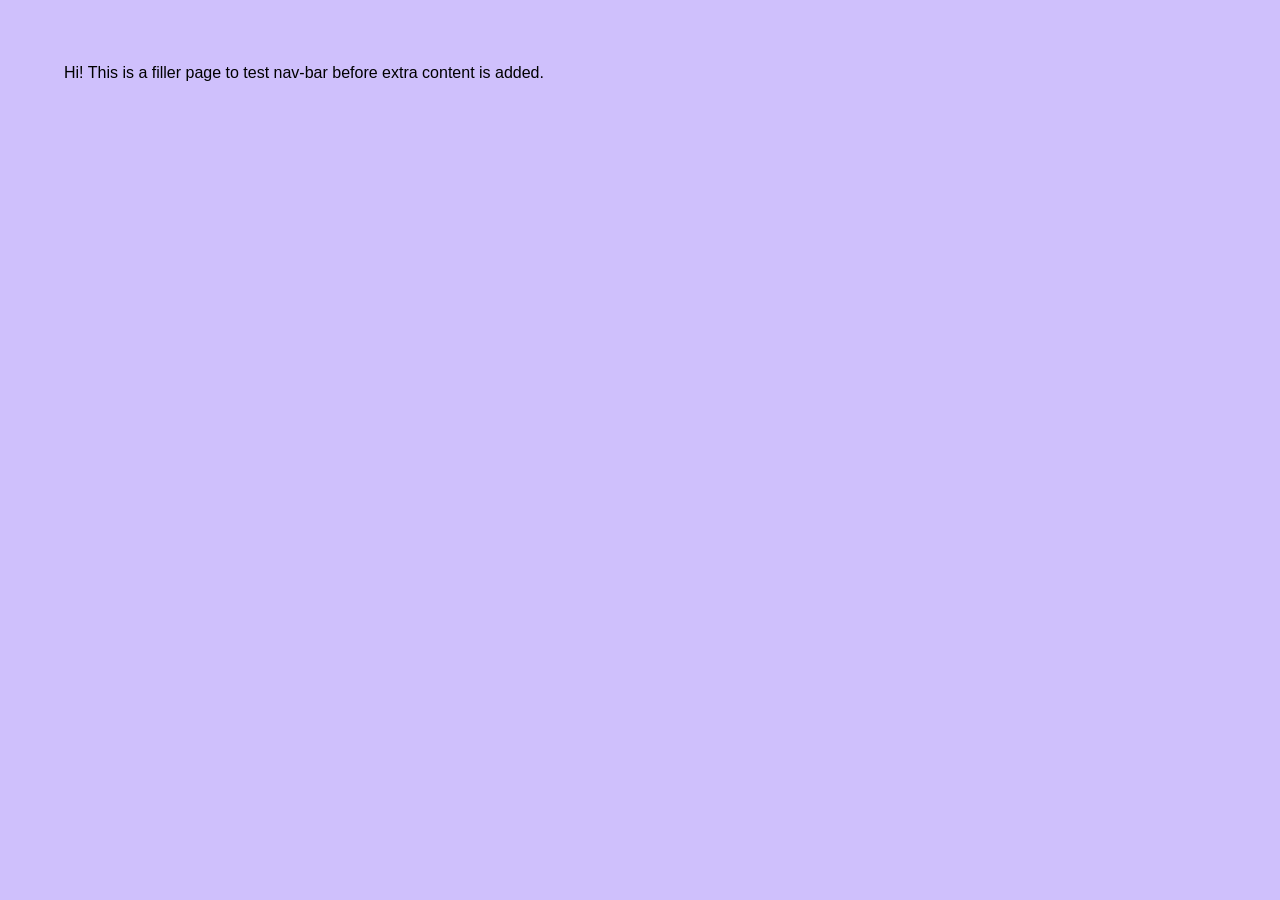
==== interests.html @ c1484574 "implemented very basic sidebar, i like purple but need to figure out the best hue" ====
<!DOCTYPE html>
<html lang="en">
<!-- Using inpage css for now so I can figure out the aesthetic of my elements -->
<!-- <head>
  <link rel="stylesheet" href="styles.css">
</head> -->

<head>
  <title> Filler page </title>
  <style>
    body {
      font-family: Verdana, Geneva, Tahoma, sans-serif;
      margin: 5vw;
      background-color: #CFC0FC;
    }
  </style>

</head>
<body>
<p>Hi! This is a filler page to test nav-bar before extra content is added.</p>

</body>
</html>
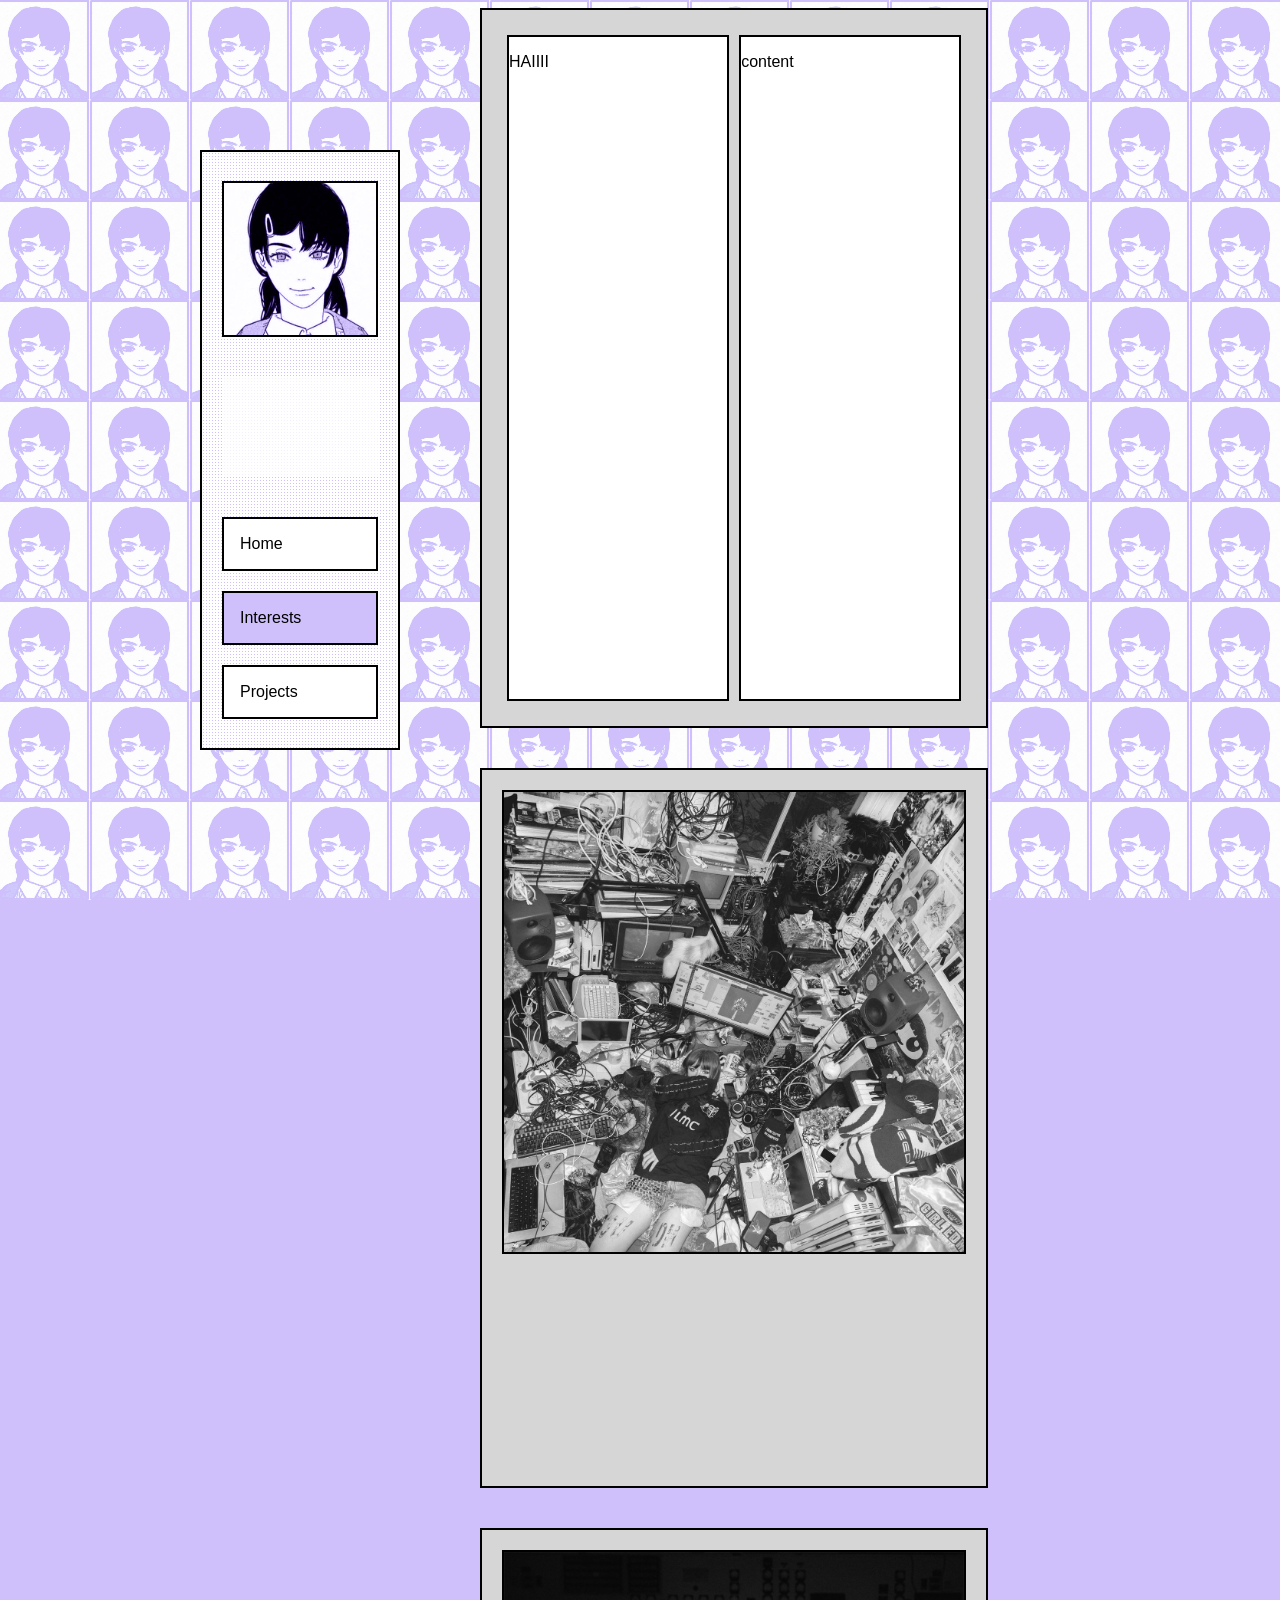
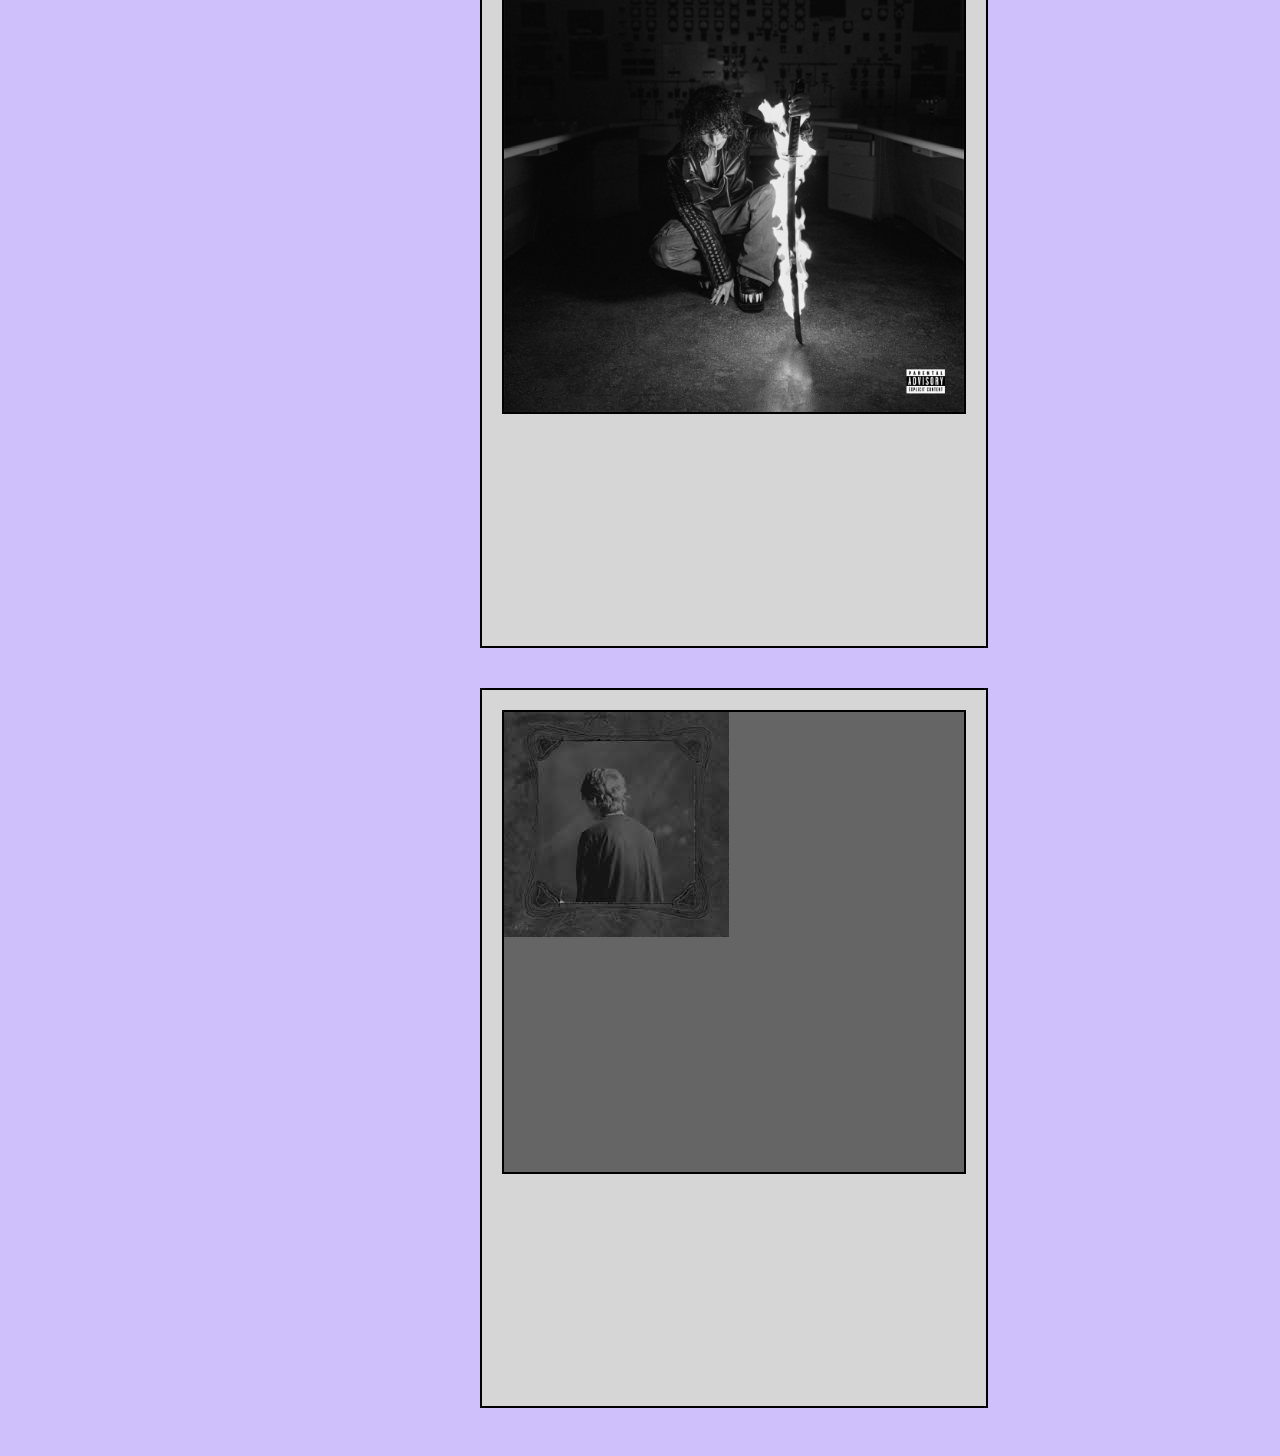
==== commit 3aeee811: "moved css to styles, added grid background of asas + adding albums as a personal interest to the per" ====
--- a/interests.html
+++ b/interests.html
@@ -1,23 +1,51 @@
 <!DOCTYPE html>
 <html lang="en">
 <!-- Using inpage css for now so I can figure out the aesthetic of my elements -->
-<!-- <head>
+<head>
   <link rel="stylesheet" href="styles.css">
-</head> -->
+</head>
 
 <head>
   <title> Filler page </title>
-  <style>
-    body {
-      font-family: Verdana, Geneva, Tahoma, sans-serif;
-      margin: 5vw;
-      background-color: #CFC0FC;
-    }
-  </style>
 
 </head>
 <body>
-<p>Hi! This is a filler page to test nav-bar before extra content is added.</p>
+<div id="sidebar">
+    <div class = avatar-box></div>
+    <div class = "about-me-box"></div>
+    <a href="index.html">Home</a>
+    <a class="active" href="interests.html">Interests</a>
+    <a href="projects.html">Projects</a>
+  </div>
 
+  <div class = "content">
+  
+    <div class = "long-vertical-panel"><p>HAIIII</p></div>
+    <div class = "long-vertical-panel"><p>content</p></div>
+  </div>
+
+  <div class = "content">
+    <div class = "album-panel"><img src = "ilovemycomputer.jpg"> </div>
+  </div>
+
+  <div class = "content">
+    <div class = "album-panel"><img src = "revengeseekerz.jpg"> </div>
+  </div>
+
+   <div class = "content">
+    <div class = "album-panel"><img src = "wtiwaly.jpeg"> </div>
+  </div>
 </body>
-</html>+
+
+</html>
+
+
+<!-- plan
+
+albums:
+i love my computer
+willoughby tucker ill always love you
+revengeseekerz
+
+ -->
--- a/styles.css
+++ b/styles.css
@@ -0,0 +1,161 @@
+
+    * {
+      box-sizing: border-box;
+    }
+
+    body {
+      font-family: Verdana, Geneva, Tahoma, sans-serif;
+      margin-left: 200px;
+      margin-right: 200px;
+      
+      background-color: #CFC0FC;
+      background-image: url("asa_pfp.png");
+      background-color: #CFC0FC;
+      background-blend-mode: lighten;
+      background-size: 100px 100px;
+      background-position: center;
+      background-attachment: fixed;
+      display: grid;
+      background-repeat: repeat;
+    }
+
+    #sidebar {
+      border: 2px solid black;
+      margin-bottom: 10vw;
+      top: 50%;
+      transform: translateY(-50%); 
+      justify-content: center;
+      display: flex;
+      flex-direction: column;
+      padding: 20px;
+      width: 200px;
+      background-color: white;
+      position: fixed;
+      height: 600px; /* make this semi adjustable later */
+      overflow: auto;
+
+      background-image: radial-gradient(#CFC0FC 1px, transparent -50%);
+      background-size: 3px 3px;
+  
+    }
+
+    #sidebar a.active {
+      background-color: #CFC0FC;
+      color: black;
+    }
+
+    #sidebar a:hover:not(.active) {
+      background-color: #656565;
+      color: white;
+    }
+    
+    #sidebar a {
+      border: 2px solid black;
+      margin-top: 20px;
+      display: block;
+      color: black;
+      padding: 16px;
+      text-decoration: none;
+      background-color: white;
+    
+    }
+
+    .about-me-box {
+      margin-top: 20px;
+      margin-bottom: 20px;
+      height: 100px;
+
+      background-color: rgba(255, 255, 255, 0.75);
+    }
+
+    .avatar-box {
+      border: 2px solid black;
+      margin-bottom: 20px;
+      width: 100%;
+      aspect-ratio: 1 / 1;
+
+      order: -1;
+      flex: 0 1 auto;
+      align-self: center;
+      align-content: center;
+      text-align: center;
+      overflow: hidden;
+
+      background-image: url("asa_pfp.png");
+      background-color: #CFC0FC;
+      background-blend-mode: luminosity;
+      background-size: 110%;
+      background-position: center;
+    }
+
+    .avatar-box:hover:not(.active) {
+      background-blend-mode: difference;
+      color: white;
+    }
+
+    .content {
+      border: 2px solid black;
+      padding: 20px;
+      margin-left: 280px;
+      background-color: rgb(214, 214, 214);
+      height: clamp(150px, 75vw, 80vh);
+      overflow: auto;
+      margin-bottom: 40px;
+      aspect-ratio: 257 / 364;
+
+      display: flex;
+      justify-content: space-between;
+      
+    }
+
+    .long-vertical-panel {
+      border: 2px solid black;
+
+      background-color: white;
+
+      flex: 1;
+      margin: 5px;
+    }
+
+    .horizontal-panel {
+      border: 2px solid black;
+      background-color: white;
+
+      flex: 1;
+      height: 100px;
+      margin: 5px;
+   
+    }
+
+    .album-panel {
+      border: 2px solid black;
+      flex: 1;
+      width: 100%;
+      aspect-ratio: 1 / 1;
+      align-self: flex-start;
+      background-color: #656565;
+    }
+
+    .album-panel img {
+      object-fit:cover;
+      aspect-ratio: 1 / 1;
+      max-height: 100%;
+      width: auto;
+      display: block;
+
+      mix-blend-mode: luminosity;
+    }
+
+    .album-panel img:hover {
+      object-fit:cover;
+      aspect-ratio: 1 / 1;
+      max-height: 100%;
+      width: auto;
+      display: block;
+      /* returns to normal album */
+      mix-blend-mode: normal;
+    }
+    
+    :root {
+      
+    }
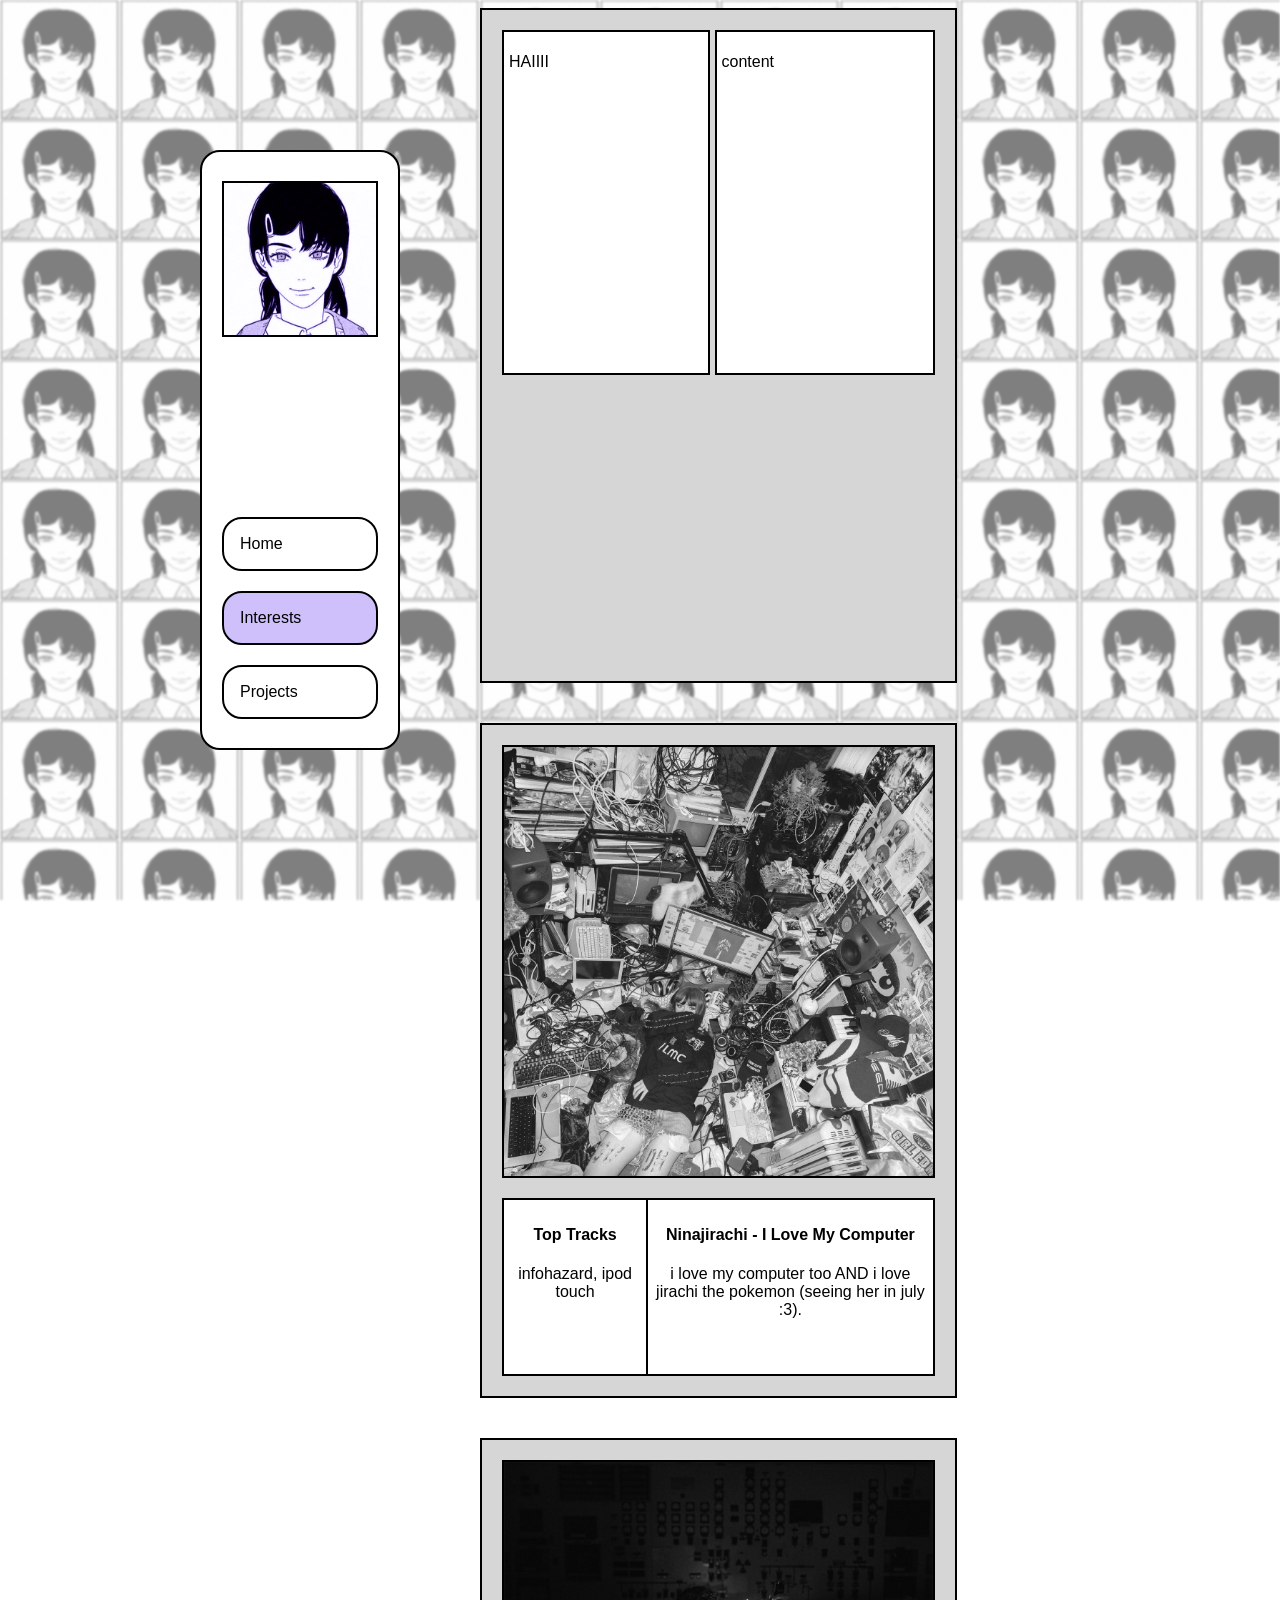
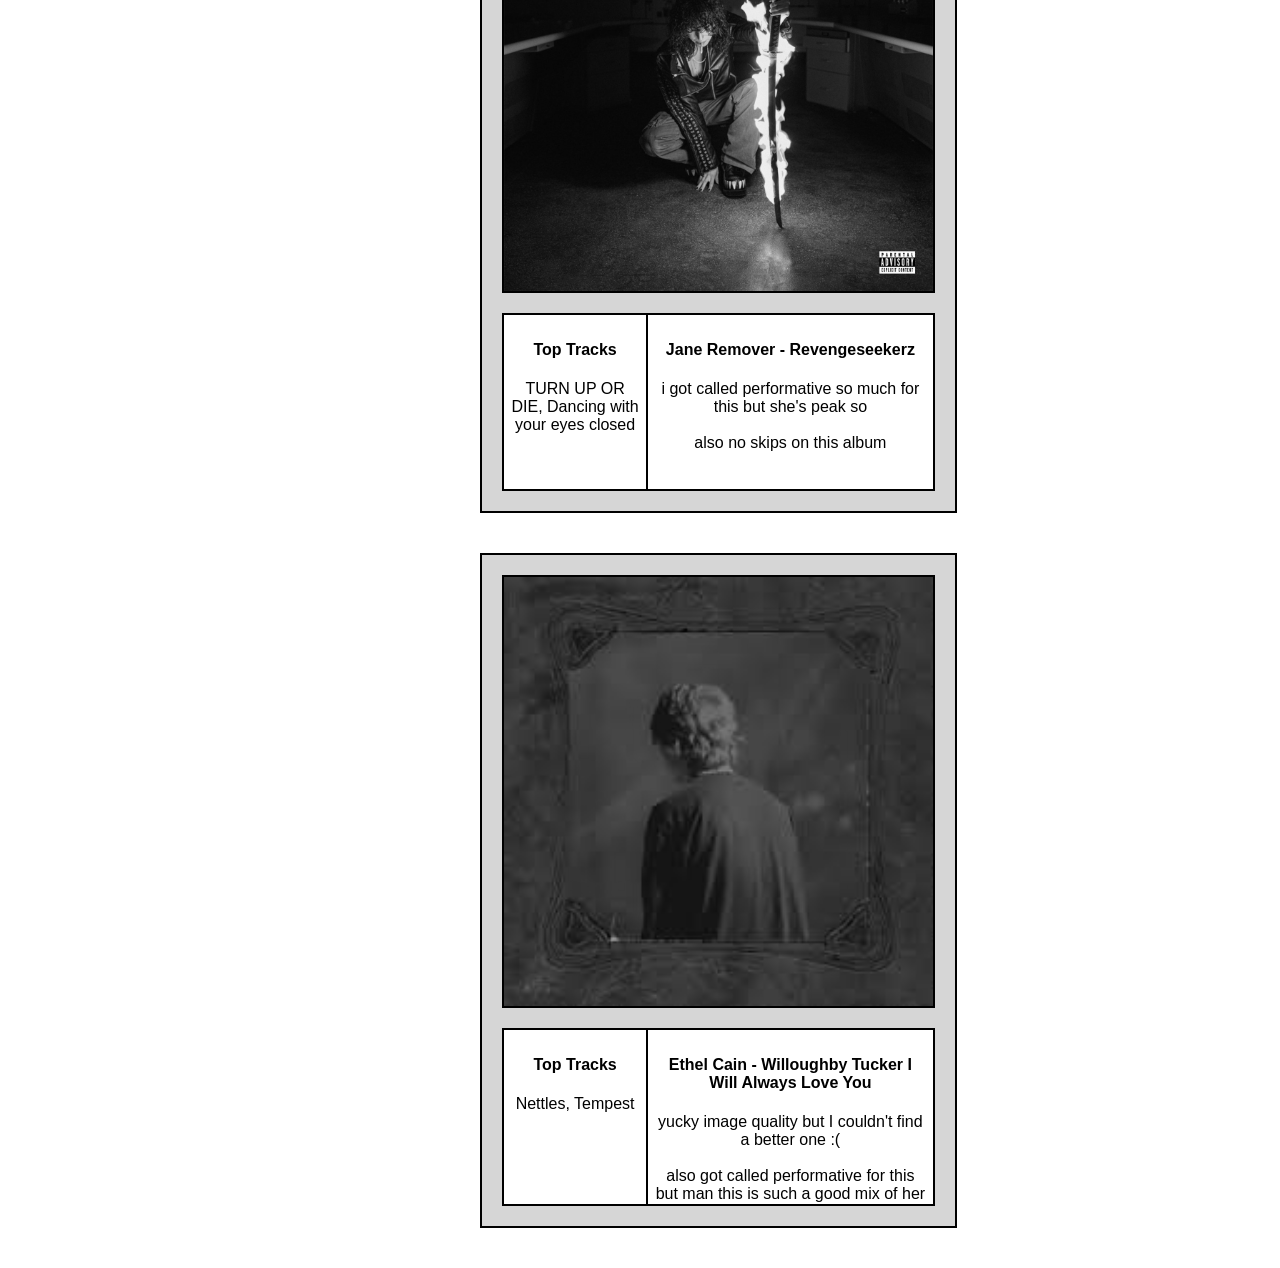
==== commit 12235eaa: "bruh" ====
--- a/interests.html
+++ b/interests.html
@@ -6,7 +6,7 @@
 </head>
 
 <head>
-  <title> Filler page </title>
+  <title> Interests + albums </title>
 
 </head>
 <body>
@@ -24,17 +24,65 @@
     <div class = "long-vertical-panel"><p>content</p></div>
   </div>
 
-  <div class = "content">
+  <div class = "album-content">
     <div class = "album-panel"><img src = "ilovemycomputer.jpg"> </div>
+
+       <div class = "album-info-left">
+        <h4 style = "text-align: center">Ninajirachi - I Love My Computer</h4>
+        <p>i love my computer too AND i love jirachi the pokemon (seeing her in july :3).
+        </p>
+      </div>
+      <div class = "album-info-right">
+        <h4 style = "text-align: center">Top Tracks</h4>
+        <p>infohazard, ipod touch</p>
+      </div>
+
+     
+   
   </div>
 
-  <div class = "content">
-    <div class = "album-panel"><img src = "revengeseekerz.jpg"> </div>
+  <div class = "album-content">
+    <div class = "album-panel">
+      <img src = "revengeseekerz.jpg">
+    </div>
+
+    <div class = "album-info-left">
+        <h4 style = "text-align: center">Jane Remover - Revengeseekerz</h4>
+        <p>i got called performative so much for this but she's peak so
+
+          <br>
+          <br> also no skips on this album
+        </p>
+    </div>
+    <div class = "album-info-right">
+      <h4 style = "text-align: center">Top Tracks</h4>
+      <p>TURN UP OR DIE, Dancing with your eyes closed
+      </p>
+    </div>
+
+    
   </div>
 
-   <div class = "content">
+   <div class = "album-content">
     <div class = "album-panel"><img src = "wtiwaly.jpeg"> </div>
+
+     <div class = "album-info-left">
+        <h4 style = "text-align: center">Ethel Cain - Willoughby Tucker I Will Always Love You</h4>
+        <p>yucky image quality but I couldn't find a better one :(
+
+          <br>
+          <br> also got called performative for this but man this is such a good mix of her previous EP and album's sound
+        </p>
+    </div>
+    <div class = "album-info-right">
+      <h4 style = "text-align: center">Top Tracks</h4>
+      <p>Nettles, Tempest
+      </p>
+    </div>
   </div>
+
+  
+
 </body>
 
 
--- a/styles.css
+++ b/styles.css
@@ -8,19 +8,39 @@
       margin-left: 200px;
       margin-right: 200px;
       
-      background-color: #CFC0FC;
+    }
+
+    body::before {
       background-image: url("asa_pfp.png");
-      background-color: #CFC0FC;
-      background-blend-mode: lighten;
-      background-size: 100px 100px;
-      background-position: center;
+      background-size: 120px 120px;
+      
       background-attachment: fixed;
       display: grid;
       background-repeat: repeat;
+      content: ' ';
+      position: fixed;
+      top: 0;
+      left: 0;
+      width: 100%;
+      height: 100%;
+      z-index: -1;
+      opacity: 0.1;
+      filter: blur(5px);
+      animation: slideBg 20s linear infinite, fade 5s linear forwards;
+    }
+
+    @keyframes slideBg {
+      from { background-position: 0 0; }
+      to { background-position: 120px 120px; }
+    }
+
+    @keyframes fade {
+      to { opacity: 0.5; filter: blur(1px) }
     }
 
     #sidebar {
-      border: 2px solid black;
+      border:2px solid black;
+      border-radius: 20px;
       margin-bottom: 10vw;
       top: 50%;
       transform: translateY(-50%); 
@@ -34,9 +54,6 @@
       height: 600px; /* make this semi adjustable later */
       overflow: auto;
 
-      background-image: radial-gradient(#CFC0FC 1px, transparent -50%);
-      background-size: 3px 3px;
-  
     }
 
     #sidebar a.active {
@@ -51,13 +68,14 @@
     
     #sidebar a {
       border: 2px solid black;
+      border-radius: 20px;
       margin-top: 20px;
       display: block;
       color: black;
       padding: 16px;
       text-decoration: none;
       background-color: white;
-    
+     
     }
 
     .about-me-box {
@@ -98,61 +116,99 @@
       padding: 20px;
       margin-left: 280px;
       background-color: rgb(214, 214, 214);
-      height: clamp(150px, 75vw, 80vh);
+      height: 75vh;
       overflow: auto;
       margin-bottom: 40px;
       aspect-ratio: 257 / 364;
 
-      display: flex;
-      justify-content: space-between;
-      
-    }
+      display: grid;
+      grid-template-rows: auto auto;
+      grid-template-columns: auto auto;
+
+      gap: 5px
+    }
+
+   
 
     .long-vertical-panel {
       border: 2px solid black;
-
-      background-color: white;
-
-      flex: 1;
-      margin: 5px;
-    }
-
-    .horizontal-panel {
-      border: 2px solid black;
-      background-color: white;
-
-      flex: 1;
-      height: 100px;
-      margin: 5px;
-   
-    }
+      background-color: white;
+      padding: 5px;
+    }
+
+    .album-content {
+      border: 2px solid black;
+      padding: 20px;
+      margin-left: 280px;
+      background-color: rgb(214, 214, 214);
+      height: 75vh;
+      overflow: auto;
+      margin-bottom: 40px;
+      aspect-ratio: 257 / 364;
+
+      display: grid;
+      grid-template-rows: auto 1fr;
+      grid-template-columns: 2fr 4fr;
+      gap: 20px 0;
+      align-items: stretch;
+
+      grid-template-areas: "album album" "left right";
+    }
+
+    .general-panel {
+
+      border: 2px solid black;
+      background-color: white;
+      padding: 5px;
+    }
+
+    .album-info-right {
+      border: 2px solid black;
+      background-color: white;
+      border-right: white;
+      padding: 5px;
+      overflow: scroll;
+      text-align: center;
+      grid-area: left;
+    }
+
+    .album-info-left {
+      border: 2px solid black;
+      background-color: white;
+     
+      padding: 5px;
+      overflow: scroll;
+      text-align: center;
+      grid-area: right;
+    }
+    
 
     .album-panel {
       border: 2px solid black;
-      flex: 1;
+      aspect-ratio: 1 / 1;
+      background-color: #656565;
+       /* grid css no auto shrink */
+      min-width: 0;
+      min-height: 0;
+      grid-area: album;
+      grid-column: span 2;
+      object-fit:cover;
+      align-self: center;
+    }
+
+    .album-panel img {
+
+      aspect-ratio: 1 / 1;
       width: 100%;
-      aspect-ratio: 1 / 1;
-      align-self: flex-start;
-      background-color: #656565;
-    }
-
-    .album-panel img {
-      object-fit:cover;
-      aspect-ratio: 1 / 1;
-      max-height: 100%;
-      width: auto;
+      height: 100%;
       display: block;
+     
 
       mix-blend-mode: luminosity;
     }
 
     .album-panel img:hover {
-      object-fit:cover;
-      aspect-ratio: 1 / 1;
-      max-height: 100%;
-      width: auto;
-      display: block;
-      /* returns to normal album */
+      /* returns to normal album colours */
       mix-blend-mode: normal;
     }
     
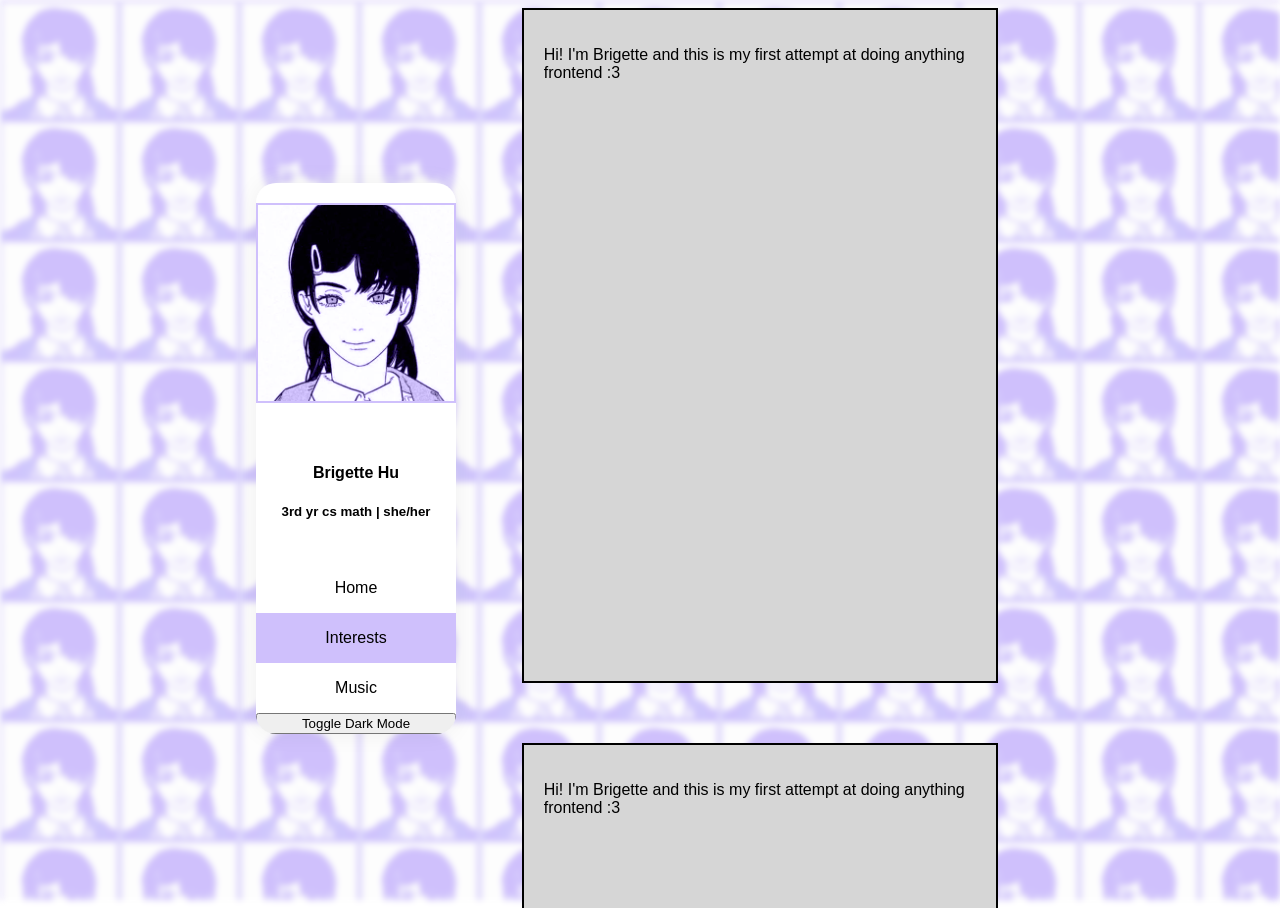
==== commit 318170b4: "finally fixed bad alignment of elements" ====
--- a/interests.html
+++ b/interests.html
@@ -10,76 +10,27 @@
 
 </head>
 <body>
-<div id="sidebar">
-    <div class = avatar-box></div>
-    <div class = "about-me-box"></div>
-    <a href="index.html">Home</a>
-    <a class="active" href="interests.html">Interests</a>
-    <a href="projects.html">Projects</a>
+ <div class="index-wrapper">
+    <div id="sidebar">
+      <div class = avatar-box></div>
+      <div class = "about-me-box"><h4 style = "text-align: center;">Brigette Hu</h4>
+      <h5 style = "text-align: center">3rd yr cs math | she/her </h5></div>
+      <a href="index.html">Home</a>
+      <a class = "active" href="interests.html">Interests</a>
+      <a href="music.html">Music</a>
+    <button id="toggle-mode">Toggle Dark Mode</button>
+
+    </div>
+    <div class="content-wrapper">
+       <div class = "content"><p>Hi! I'm Brigette and this is my first attempt at doing anything frontend :3</p></div>
+        <div class = "content"><p>Hi! I'm Brigette and this is my first attempt at doing anything frontend :3</p></div>
+    </div>
+   
+
   </div>
+   
 
-  <div class = "content">
-  
-    <div class = "long-vertical-panel"><p>HAIIII</p></div>
-    <div class = "long-vertical-panel"><p>content</p></div>
-  </div>
 
-  <div class = "album-content">
-    <div class = "album-panel"><img src = "ilovemycomputer.jpg"> </div>
-
-       <div class = "album-info-left">
-        <h4 style = "text-align: center">Ninajirachi - I Love My Computer</h4>
-        <p>i love my computer too AND i love jirachi the pokemon (seeing her in july :3).
-        </p>
-      </div>
-      <div class = "album-info-right">
-        <h4 style = "text-align: center">Top Tracks</h4>
-        <p>infohazard, ipod touch</p>
-      </div>
-
-     
-   
-  </div>
-
-  <div class = "album-content">
-    <div class = "album-panel">
-      <img src = "revengeseekerz.jpg">
-    </div>
-
-    <div class = "album-info-left">
-        <h4 style = "text-align: center">Jane Remover - Revengeseekerz</h4>
-        <p>i got called performative so much for this but she's peak so
-
-          <br>
-          <br> also no skips on this album
-        </p>
-    </div>
-    <div class = "album-info-right">
-      <h4 style = "text-align: center">Top Tracks</h4>
-      <p>TURN UP OR DIE, Dancing with your eyes closed
-      </p>
-    </div>
-
-    
-  </div>
-
-   <div class = "album-content">
-    <div class = "album-panel"><img src = "wtiwaly.jpeg"> </div>
-
-     <div class = "album-info-left">
-        <h4 style = "text-align: center">Ethel Cain - Willoughby Tucker I Will Always Love You</h4>
-        <p>yucky image quality but I couldn't find a better one :(
-
-          <br>
-          <br> also got called performative for this but man this is such a good mix of her previous EP and album's sound
-        </p>
-    </div>
-    <div class = "album-info-right">
-      <h4 style = "text-align: center">Top Tracks</h4>
-      <p>Nettles, Tempest
-      </p>
-    </div>
-  </div>
 
   
 
--- a/styles.css
+++ b/styles.css
@@ -5,9 +5,10 @@
 
     body {
       font-family: Verdana, Geneva, Tahoma, sans-serif;
-      margin-left: 200px;
-      margin-right: 200px;
-      
+      display: flex;
+      justify-content: center;
+      align-items: center;
+      min-height: 100vh;
     }
 
     body::before {
@@ -24,9 +25,20 @@
       width: 100%;
       height: 100%;
       z-index: -1;
-      opacity: 0.1;
+      opacity: 0.2;
       filter: blur(5px);
+      background-color: #CFC0FC;
+
+      background-blend-mode: lighten;
       animation: slideBg 20s linear infinite, fade 5s linear forwards;
+    }
+
+    body.dark-mode::before{
+      background-image: url("yoru (1).webp");
+      background-color: #42395c;
+
+      background-blend-mode: luminosity;
+     
     }
 
     @keyframes slideBg {
@@ -35,25 +47,20 @@
     }
 
     @keyframes fade {
-      to { opacity: 0.5; filter: blur(1px) }
+      to { opacity: 1; filter: blur(3px) }
     }
 
     #sidebar {
-      border:2px solid black;
+      flex: 0 0 auto;
+      box-shadow: 0 0 25px rgba(0, 0, 0, 0.06);
       border-radius: 20px;
-      margin-bottom: 10vw;
-      top: 50%;
-      transform: translateY(-50%); 
       justify-content: center;
       display: flex;
       flex-direction: column;
-      padding: 20px;
       width: 200px;
       background-color: white;
-      position: fixed;
-      height: 600px; /* make this semi adjustable later */
+      
       overflow: auto;
-
     }
 
     #sidebar a.active {
@@ -67,28 +74,28 @@
     }
     
     #sidebar a {
-      border: 2px solid black;
-      border-radius: 20px;
-      margin-top: 20px;
       display: block;
       color: black;
       padding: 16px;
       text-decoration: none;
       background-color: white;
-     
+      text-align: center;
     }
 
     .about-me-box {
       margin-top: 20px;
       margin-bottom: 20px;
       height: 100px;
+      overflow: visible;
 
       background-color: rgba(255, 255, 255, 0.75);
     }
 
     .avatar-box {
-      border: 2px solid black;
-      margin-bottom: 20px;
+      border: 2px solid #CFC0FC;
+      margin: 20px;
+      margin-left: 20px;
+      margin-right: 20px;
       width: 100%;
       aspect-ratio: 1 / 1;
 
@@ -106,55 +113,95 @@
       background-position: center;
     }
 
+    body.dark-mode .avatar-box {
+      background-image: url("yoru (1).webp");
+    }
+
     .avatar-box:hover:not(.active) {
       background-blend-mode: difference;
       color: white;
     }
 
-    .content {
-      border: 2px solid black;
+    .index-wrapper {
+      width: 60vw;
+      max-height: 100vh;
+      display: flex;
+      flex-direction: row;
+      gap: 40px;
+
+      align-items: center;
+    }
+    /* makes content scrollable  */
+    .content-wrapper {
+      flex: 1 1 auto;
+      display: flex;
+      flex-direction: column;
+      gap: 20px;
+      max-height: 100vh;
+      overflow-y: auto;
+    }
+
+    .about-me-content {
+      flex: 0 0 auto;
+      border: 2px dotted #CFC0FC;
       padding: 20px;
-      margin-left: 280px;
+      background-color: white;
+
+      
+      height: 50vh;
+      width: clamp(500px, 800px, 1200px);
+
+      overflow: auto;
+      gap: 5px;
+    }
+
+    .content, .album-content {
+
+      flex: 0 0 auto;
+      border: 2px solid black;
+      padding: 20px;
+      margin: 0 auto;
       background-color: rgb(214, 214, 214);
       height: 75vh;
       overflow: auto;
       margin-bottom: 40px;
       aspect-ratio: 257 / 364;
 
+      gap: 20px 0;
+      align-items: stretch;
+
+    }
+    .content {
+      
+
       display: grid;
       grid-template-rows: auto auto;
       grid-template-columns: auto auto;
 
-      gap: 5px
-    }
-
-   
-
-    .long-vertical-panel {
-      border: 2px solid black;
-      background-color: white;
-      padding: 5px;
-    }
-
-    .album-content {
-      border: 2px solid black;
-      padding: 20px;
-      margin-left: 280px;
-      background-color: rgb(214, 214, 214);
-      height: 75vh;
-      overflow: auto;
-      margin-bottom: 40px;
-      aspect-ratio: 257 / 364;
+     
+    }
+
+     .album-content {
+    
 
       display: grid;
       grid-template-rows: auto 1fr;
-      grid-template-columns: 2fr 4fr;
+      grid-template-columns: 4fr 2fr;
       gap: 20px 0;
-      align-items: stretch;
+      
 
       grid-template-areas: "album album" "left right";
     }
 
+
+    .long-vertical-panel {
+      border: 2px solid black;
+      background-color: white;
+      padding: 5px;
+    }
+
+   
+
     .general-panel {
 
       border: 2px solid black;
@@ -165,21 +212,21 @@
     .album-info-right {
       border: 2px solid black;
       background-color: white;
-      border-right: white;
+      border-left: white;
       padding: 5px;
       overflow: scroll;
       text-align: center;
+      grid-area: right;
+    }
+
+    .album-info-left {
+      border: 2px solid black;
+      background-color: white;
+     
+      padding: 5px;
+      overflow: scroll;
+      text-align: center;
       grid-area: left;
-    }
-
-    .album-info-left {
-      border: 2px solid black;
-      background-color: white;
-     
-      padding: 5px;
-      overflow: scroll;
-      text-align: center;
-      grid-area: right;
     }
     
 
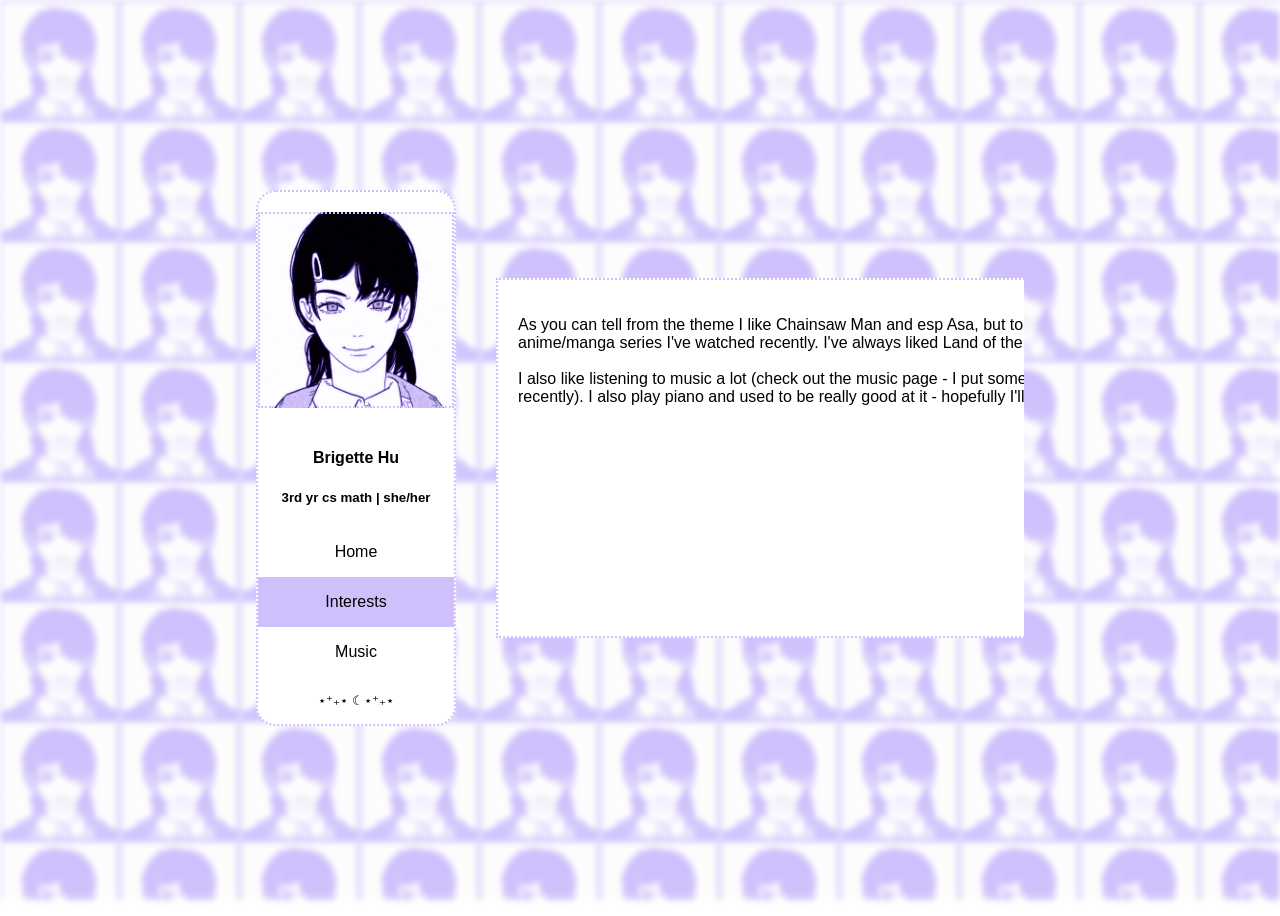
==== commit a9ab6dd4: "woww i rushed everything. anyways finished light/dark mode (stole someone elses code for persistance" ====
--- a/interests.html
+++ b/interests.html
@@ -18,12 +18,22 @@
       <a href="index.html">Home</a>
       <a class = "active" href="interests.html">Interests</a>
       <a href="music.html">Music</a>
-    <button id="toggle-mode">Toggle Dark Mode</button>
+    <button id="toggle-mode">⋆⁺₊⋆ ☾⋆⁺₊⋆</button>
 
     </div>
     <div class="content-wrapper">
-       <div class = "content"><p>Hi! I'm Brigette and this is my first attempt at doing anything frontend :3</p></div>
-        <div class = "content"><p>Hi! I'm Brigette and this is my first attempt at doing anything frontend :3</p></div>
+      
+       <div class = "about-me-content"><p>
+      As you can tell from the theme I like Chainsaw Man and esp Asa, but to be honest that's the only anime/manga series I've watched recently. I've always liked Land of the Lustrous & Madoka Magica tho ^^
+      <br>
+      <br>
+      I also like listening to music a lot (check out the music page - I put some of the albums I listened to recently). I also play piano and used to be really good at it - hopefully I'll get back into it soon 
+      
+     
+    
+    </p>
+    
+   </div>
     </div>
    
 
@@ -32,7 +42,7 @@
 
 
 
-  
+   <script src="script.js"></script>
 
 </body>
 
--- a/styles.css
+++ b/styles.css
@@ -1,4 +1,7 @@
-
+    /**
+      credit to ali aslam for dark/light mode code:
+      https://medium.com/@a1guy/toggle-dark-light-mode-and-remember-preference-with-javascript-no-libraries-4399f53287a1
+    */
     * {
       box-sizing: border-box;
     }
@@ -27,18 +30,16 @@
       z-index: -1;
       opacity: 0.2;
       filter: blur(5px);
-      background-color: #CFC0FC;
+      background-color: var(--accent-color);
 
       background-blend-mode: lighten;
       animation: slideBg 20s linear infinite, fade 5s linear forwards;
     }
 
-    body.dark-mode::before{
+    body[data-theme="dark"]::before {
       background-image: url("yoru (1).webp");
       background-color: #42395c;
-
-      background-blend-mode: luminosity;
-     
+      background-blend-mode: multiply;
     }
 
     @keyframes slideBg {
@@ -52,20 +53,19 @@
 
     #sidebar {
       flex: 0 0 auto;
-      box-shadow: 0 0 25px rgba(0, 0, 0, 0.06);
+      border: 2px dotted var(--accent-color);
       border-radius: 20px;
       justify-content: center;
       display: flex;
       flex-direction: column;
       width: 200px;
       background-color: white;
-      
-      overflow: auto;
+      overflow: hidden;
     }
 
     #sidebar a.active {
-      background-color: #CFC0FC;
-      color: black;
+      background-color: var(--accent-color);
+      color: var(--dynamic-text-color);
     }
 
     #sidebar a:hover:not(.active) {
@@ -82,17 +82,26 @@
       text-align: center;
     }
 
-    .about-me-box {
-      margin-top: 20px;
-      margin-bottom: 20px;
-      height: 100px;
-      overflow: visible;
-
-      background-color: rgba(255, 255, 255, 0.75);
-    }
+    button {
+      display: block;
+      color: black;
+      border: none;
+      font: verdana;
+      padding: 16px;
+      text-decoration: none;
+      background-color: white;
+      text-align: center;
+      cursor: pointer;
+  
+    }
+
+    button:hover {
+      background-color: #656565;
+    }
+
 
     .avatar-box {
-      border: 2px solid #CFC0FC;
+      border: 2px dotted var(--accent-color);
       margin: 20px;
       margin-left: 20px;
       margin-right: 20px;
@@ -107,13 +116,13 @@
       overflow: hidden;
 
       background-image: url("asa_pfp.png");
-      background-color: #CFC0FC;
+      background-color: var(--accent-color);
       background-blend-mode: luminosity;
       background-size: 110%;
       background-position: center;
     }
 
-    body.dark-mode .avatar-box {
+    body[data-theme="dark"] .avatar-box {
       background-image: url("yoru (1).webp");
     }
 
@@ -143,15 +152,16 @@
 
     .about-me-content {
       flex: 0 0 auto;
-      border: 2px dotted #CFC0FC;
+      border: 2px dotted var(--accent-color);
       padding: 20px;
       background-color: white;
 
-      
-      height: 50vh;
+
+      height: 40vh;
+      aspect-ratio: 257 / 364;
       width: clamp(500px, 800px, 1200px);
 
-      overflow: auto;
+      overflow: hidden;
       gap: 5px;
     }
 
@@ -260,5 +270,11 @@
     }
     
     :root {
-      
-    }
+      --accent-color: #CFC0FC;
+      --dynamic-text-color: black;
+    }
+
+    body[data-theme="dark"] {
+      --accent-color: #3f3a4e;
+      --dynamic-text-color: white;
+    }
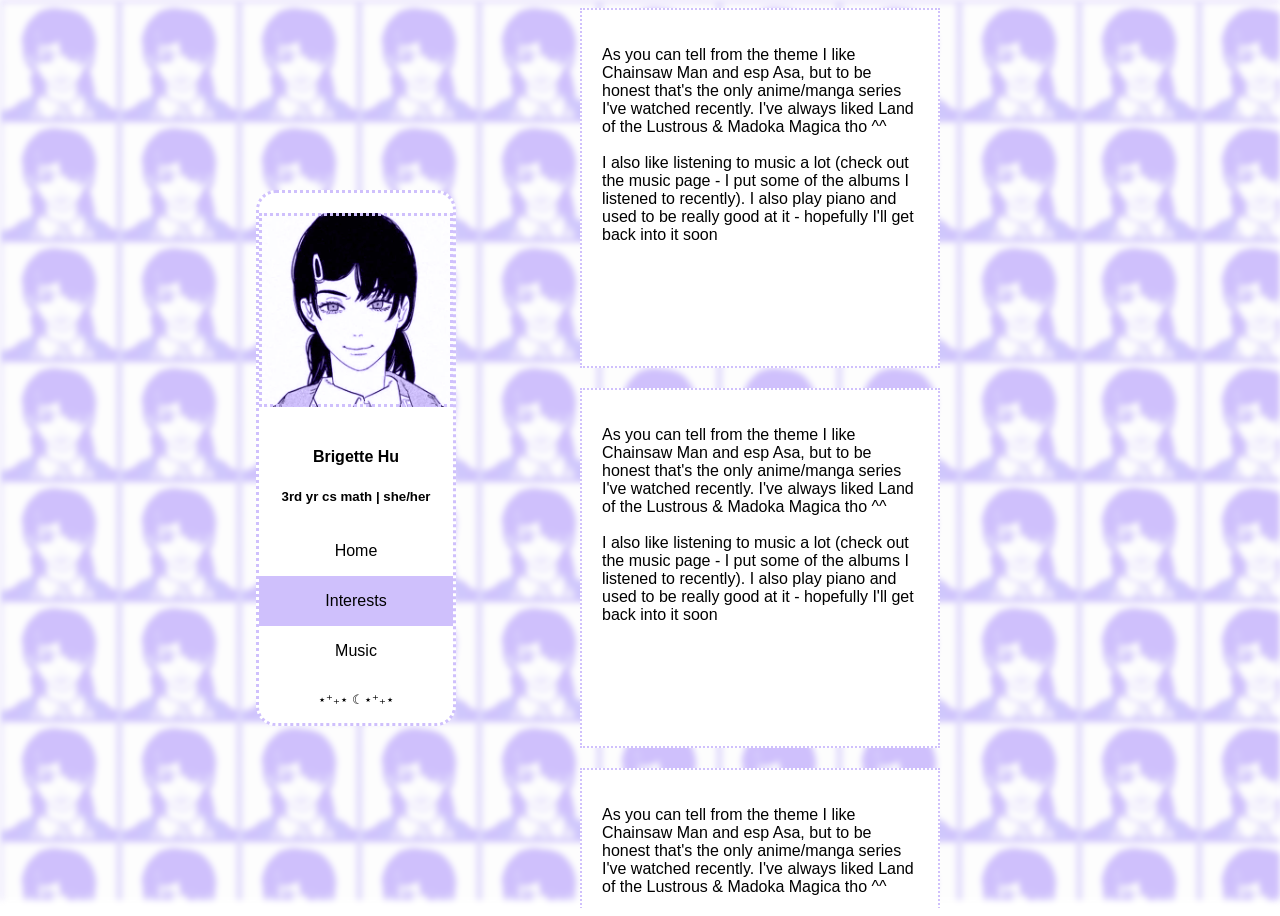
==== commit 17625066: "fixed the weird width collision confusion between the wrapper & div" ====
--- a/interests.html
+++ b/interests.html
@@ -21,27 +21,41 @@
     <button id="toggle-mode">⋆⁺₊⋆ ☾⋆⁺₊⋆</button>
 
     </div>
-    <div class="content-wrapper">
+    <div class = "content-wrapper">
+      <div class = "about-me-content"><p>
+        As you can tell from the theme I like Chainsaw Man and esp Asa, but to be honest that's the only anime/manga series I've watched recently. I've always liked Land of the Lustrous & Madoka Magica tho ^^
+        <br>
+        <br>
+        I also like listening to music a lot (check out the music page - I put some of the albums I listened to recently). I also play piano and used to be really good at it - hopefully I'll get back into it soon 
+        
       
-       <div class = "about-me-content"><p>
-      As you can tell from the theme I like Chainsaw Man and esp Asa, but to be honest that's the only anime/manga series I've watched recently. I've always liked Land of the Lustrous & Madoka Magica tho ^^
-      <br>
-      <br>
-      I also like listening to music a lot (check out the music page - I put some of the albums I listened to recently). I also play piano and used to be really good at it - hopefully I'll get back into it soon 
       
-     
-    
-    </p>
-    
-   </div>
-    </div>
-   
+      </p>
+      </div>
 
+      <div class = "about-me-content"><p>
+        As you can tell from the theme I like Chainsaw Man and esp Asa, but to be honest that's the only anime/manga series I've watched recently. I've always liked Land of the Lustrous & Madoka Magica tho ^^
+        <br>
+        <br>
+        I also like listening to music a lot (check out the music page - I put some of the albums I listened to recently). I also play piano and used to be really good at it - hopefully I'll get back into it soon 
+        
+      
+      
+      </p>
+      </div>
+
+      <div class = "about-me-content"><p>
+        As you can tell from the theme I like Chainsaw Man and esp Asa, but to be honest that's the only anime/manga series I've watched recently. I've always liked Land of the Lustrous & Madoka Magica tho ^^
+        <br>
+        <br>
+        I also like listening to music a lot (check out the music page - I put some of the albums I listened to recently). I also play piano and used to be really good at it - hopefully I'll get back into it soon 
+        
+      
+      
+      </p>
+      </div>
+    </div> 
   </div>
-   
-
-
-
    <script src="script.js"></script>
 
 </body>
--- a/styles.css
+++ b/styles.css
@@ -8,14 +8,13 @@
 
     body {
       font-family: Verdana, Geneva, Tahoma, sans-serif;
-      display: flex;
-      justify-content: center;
-      align-items: center;
+      display: grid;
+      place-items: center;
       min-height: 100vh;
     }
 
     body::before {
-      background-image: url("asa_pfp.png");
+      background-image: url("images/asa_pfp.png");
       background-size: 120px 120px;
       
       background-attachment: fixed;
@@ -28,16 +27,16 @@
       width: 100%;
       height: 100%;
       z-index: -1;
-      opacity: 0.2;
+      opacity: 0.9;
       filter: blur(5px);
       background-color: var(--accent-color);
 
       background-blend-mode: lighten;
-      animation: slideBg 20s linear infinite, fade 5s linear forwards;
+      animation: slideBg 20s linear infinite, fade 2s linear forwards;
     }
 
     body[data-theme="dark"]::before {
-      background-image: url("yoru (1).webp");
+      background-image: url("images/yoru (1).webp");
       background-color: #42395c;
       background-blend-mode: multiply;
     }
@@ -53,7 +52,7 @@
 
     #sidebar {
       flex: 0 0 auto;
-      border: 2px dotted var(--accent-color);
+      border: 3px dotted var(--accent-color);
       border-radius: 20px;
       justify-content: center;
       display: flex;
@@ -101,7 +100,7 @@
 
 
     .avatar-box {
-      border: 2px dotted var(--accent-color);
+      border: 3px dotted var(--accent-color);
       margin: 20px;
       margin-left: 20px;
       margin-right: 20px;
@@ -115,7 +114,7 @@
       text-align: center;
       overflow: hidden;
 
-      background-image: url("asa_pfp.png");
+      background-image: url("images/asa_pfp.png");
       background-color: var(--accent-color);
       background-blend-mode: luminosity;
       background-size: 110%;
@@ -123,7 +122,7 @@
     }
 
     body[data-theme="dark"] .avatar-box {
-      background-image: url("yoru (1).webp");
+      background-image: url("images/yoru (1).webp");
     }
 
     .avatar-box:hover:not(.active) {
@@ -151,17 +150,16 @@
     }
 
     .about-me-content {
-      flex: 0 0 auto;
+      flex: 0 1 auto;
+      margin: 0 auto;
       border: 2px dotted var(--accent-color);
       padding: 20px;
       background-color: white;
-
-
-      height: 40vh;
-      aspect-ratio: 257 / 364;
-      width: clamp(500px, 800px, 1200px);
-
-      overflow: hidden;
+      min-height: 40vh;
+      max-height: 75vh;
+      aspect-ratio: 1 / 1;
+      overflow-x: hidden;
+      overflow-y:hidden;
       gap: 5px;
     }
 
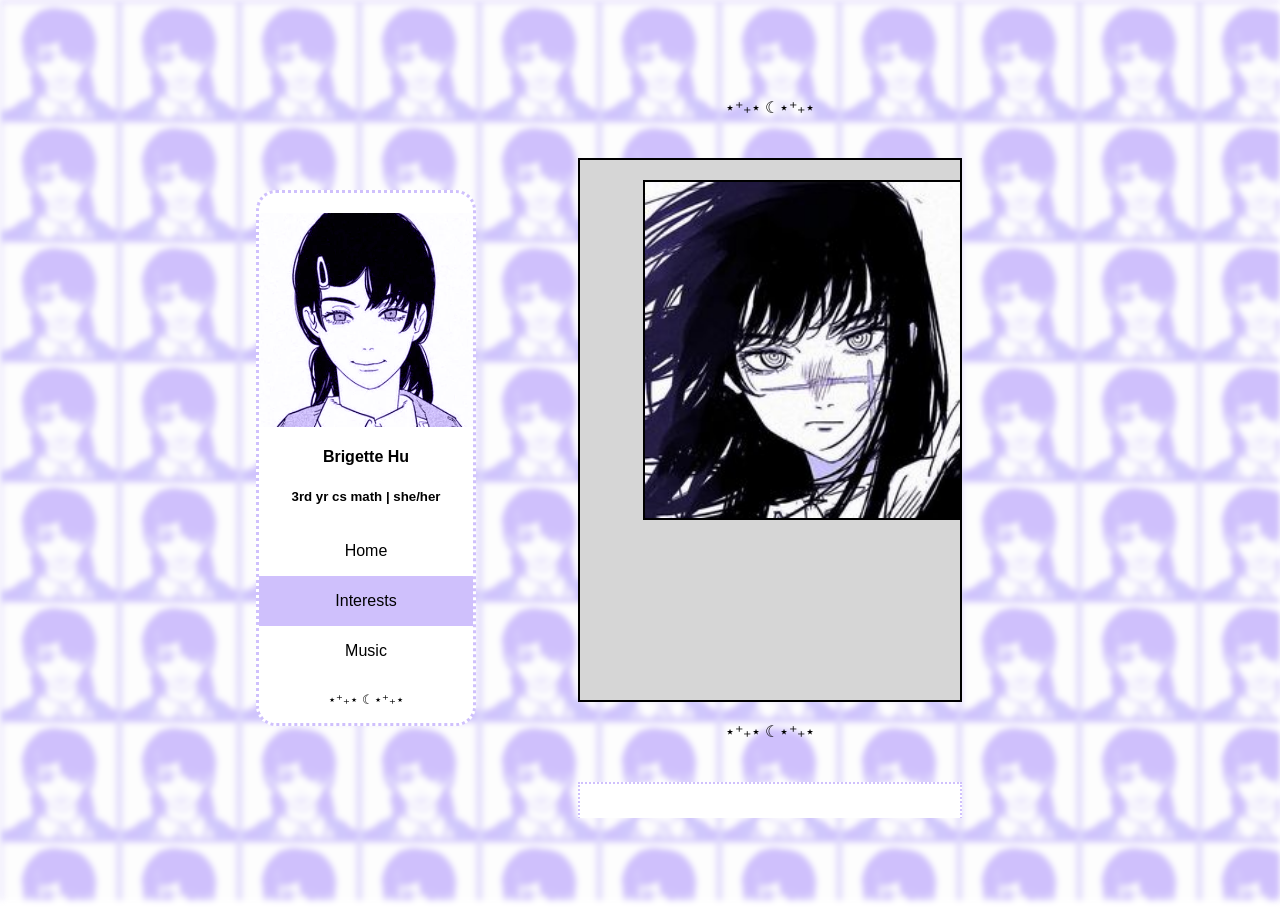
==== commit bac62100: "added socials icons to sidebar, other fixes" ====
--- a/interests.html
+++ b/interests.html
@@ -22,28 +22,15 @@
 
     </div>
     <div class = "content-wrapper">
-      <div class = "about-me-content"><p>
-        As you can tell from the theme I like Chainsaw Man and esp Asa, but to be honest that's the only anime/manga series I've watched recently. I've always liked Land of the Lustrous & Madoka Magica tho ^^
-        <br>
-        <br>
-        I also like listening to music a lot (check out the music page - I put some of the albums I listened to recently). I also play piano and used to be really good at it - hopefully I'll get back into it soon 
+     
+      <div class = "content-gap">⋆⁺₊⋆ ☾⋆⁺₊⋆</div>
+      <div class = "content"><p>
+        <div class = "avatar-panel"><img src = "images/yoru.jpg"></div>
         
-      
       
       </p>
       </div>
-
-      <div class = "about-me-content"><p>
-        As you can tell from the theme I like Chainsaw Man and esp Asa, but to be honest that's the only anime/manga series I've watched recently. I've always liked Land of the Lustrous & Madoka Magica tho ^^
-        <br>
-        <br>
-        I also like listening to music a lot (check out the music page - I put some of the albums I listened to recently). I also play piano and used to be really good at it - hopefully I'll get back into it soon 
-        
-      
-      
-      </p>
-      </div>
-
+      <div class = "content-gap">⋆⁺₊⋆ ☾⋆⁺₊⋆</div>
       <div class = "about-me-content"><p>
         As you can tell from the theme I like Chainsaw Man and esp Asa, but to be honest that's the only anime/manga series I've watched recently. I've always liked Land of the Lustrous & Madoka Magica tho ^^
         <br>
--- a/styles.css
+++ b/styles.css
@@ -57,7 +57,7 @@
       justify-content: center;
       display: flex;
       flex-direction: column;
-      width: 200px;
+      width: 220px;
       background-color: white;
       overflow: hidden;
     }
@@ -100,8 +100,7 @@
 
 
     .avatar-box {
-      border: 3px dotted var(--accent-color);
-      margin: 20px;
+      margin-top: 20px;
       margin-left: 20px;
       margin-right: 20px;
       width: 100%;
@@ -121,6 +120,21 @@
       background-position: center;
     }
 
+    .avatar-panel {
+      border: 2px solid black;
+      width: auto;
+      aspect-ratio: 1 / 1;
+
+      align-content: center;
+      text-align: center;
+      overflow: hidden;
+    }
+
+    .avatar-panel img {
+      width: 100%;
+      height: 100%;
+    }
+
     body[data-theme="dark"] .avatar-box {
       background-image: url("images/yoru (1).webp");
     }
@@ -132,7 +146,7 @@
 
     .index-wrapper {
       width: 60vw;
-      max-height: 100vh;
+      max-height: 90vh;
       display: flex;
       flex-direction: row;
       gap: 40px;
@@ -145,8 +159,9 @@
       display: flex;
       flex-direction: column;
       gap: 20px;
-      max-height: 100vh;
+      max-height: 80vh;
       overflow-y: auto;
+      scrollbar-color: var(--dynamic-text-color) var(--accent-color);
     }
 
     .about-me-content {
@@ -154,53 +169,80 @@
       margin: 0 auto;
       border: 2px dotted var(--accent-color);
       padding: 20px;
-      background-color: white;
-      min-height: 40vh;
-      max-height: 75vh;
-      aspect-ratio: 1 / 1;
+      background-color: white; 
+      width: 30vw;
       overflow-x: hidden;
       overflow-y:hidden;
-      gap: 5px;
+    }
+
+    .socials-content {
+      flex: 0 1 auto;
+      margin: 0 auto;
+      background-color: white; 
+      max-height: 80px;
+      overflow-x: hidden;
+      overflow-y:hidden;
+
+      display: grid;
+      gap: 10px;
+      grid-template-columns: 1fr 1fr 1fr;
+  
+      box-sizing: border-box;
+    }
+
+    .socials-icon {
+      aspect-ratio: 1 / 1;
+      align-content: center;
+      text-align: center;
+      width: auto;
+    }
+    
+
+    .socials-icon img {
+      width: 100%;
+     
+      height: 100%
+    }
+
+    .socials-box {
+      overflow-x: hidden;
+      overflow-y:hidden;
     }
 
     .content, .album-content {
-
       flex: 0 0 auto;
       border: 2px solid black;
       padding: 20px;
       margin: 0 auto;
       background-color: rgb(214, 214, 214);
-      height: 75vh;
+      width: 30vw;
       overflow: auto;
-      margin-bottom: 40px;
       aspect-ratio: 257 / 364;
-
-      gap: 20px 0;
       align-items: stretch;
-
     }
     .content {
-      
-
-      display: grid;
-      grid-template-rows: auto auto;
-      grid-template-columns: auto auto;
-
-     
-    }
-
-     .album-content {
+      display: grid;
+      grid-template-rows: auto auto auto auto;
+      grid-template-columns: 1fr auto;
+    }
+
+    .album-content {
     
 
       display: grid;
       grid-template-rows: auto 1fr;
       grid-template-columns: 4fr 2fr;
-      gap: 20px 0;
       
 
       grid-template-areas: "album album" "left right";
     }
-
+    /* just realised the gap between panels is super ugly */
+    .content-gap {
+      min-height: 40px;
+      text-align: center;
+      color: var(--dynamic-text-color);
+      justify-content: center;
+    }
 
     .long-vertical-panel {
       border: 2px solid black;
@@ -257,7 +299,6 @@
       width: 100%;
       height: 100%;
       display: block;
-     
 
       mix-blend-mode: luminosity;
     }
@@ -276,3 +317,10 @@
       --accent-color: #3f3a4e;
       --dynamic-text-color: white;
     }
+
+
+  /* discord.com/users/1173260311785132056 
+  
+  https://www.instagram.com/hubrigette/
+  
+  */
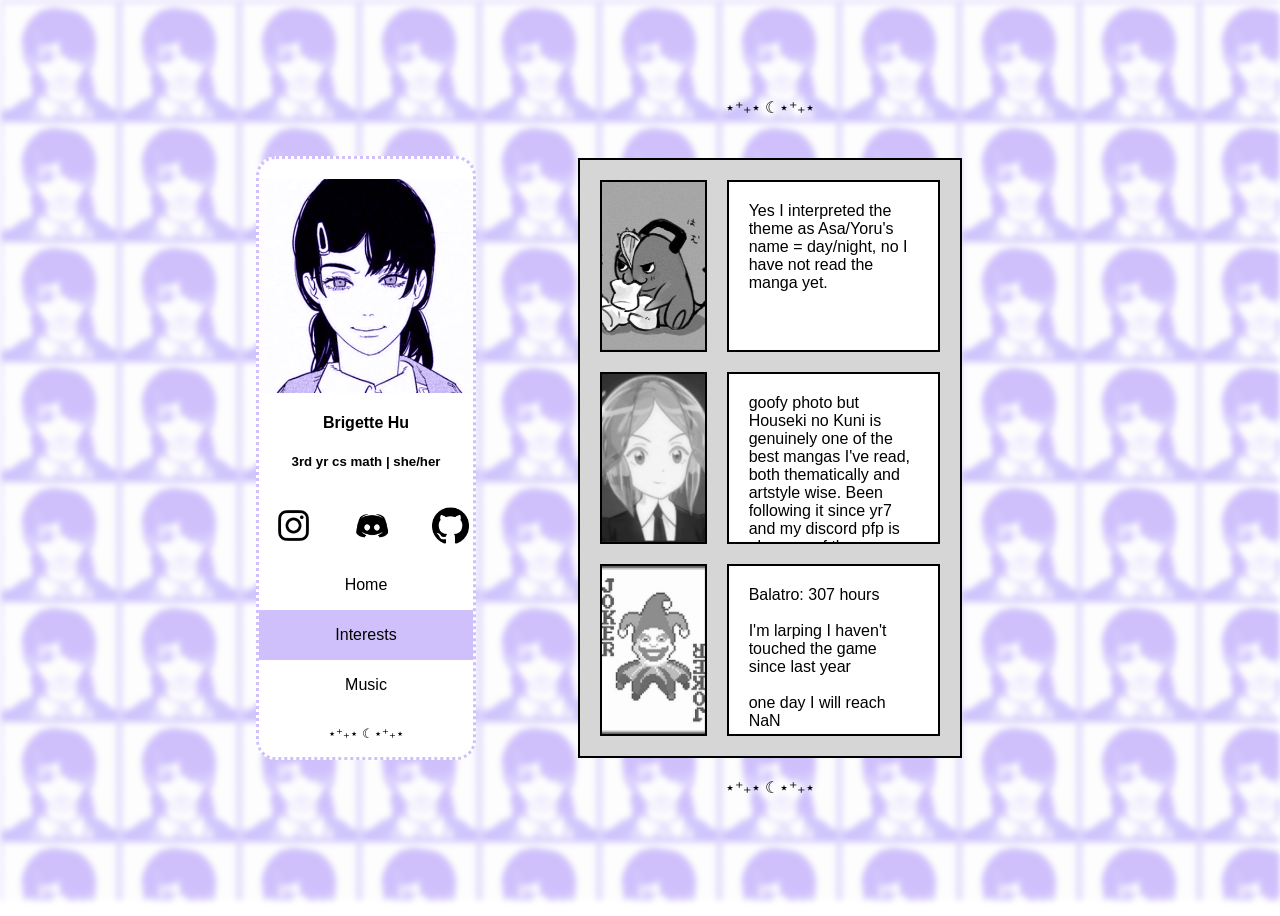
==== commit 9a1d3afc: "finished interests page" ====
--- a/interests.html
+++ b/interests.html
@@ -11,36 +11,38 @@
 </head>
 <body>
  <div class="index-wrapper">
-    <div id="sidebar">
+     <div id="sidebar">
       <div class = avatar-box></div>
-      <div class = "about-me-box"><h4 style = "text-align: center;">Brigette Hu</h4>
+      <div><h4 style = "text-align: center;">Brigette Hu</h4>
       <h5 style = "text-align: center">3rd yr cs math | she/her </h5></div>
+      <div class = "socials-content">
+        <a href = "https://instagram.com/hubrigette" class = "socials-icon"> <img src = "images/instagram-icon.png"> </a>
+        <a href = "https://discord.com/users/1173260311785132056" class = "socials-icon"> <img src = "images/discord-icon.png"> </a>
+        <a href = "https://github.com/xklii" class = "socials-icon"> <img src = "images/github-icon.png"></a>
+      </div>
       <a href="index.html">Home</a>
-      <a class = "active" href="interests.html">Interests</a>
+      <a class="active" href="interests.html">Interests</a>
       <a href="music.html">Music</a>
+      
     <button id="toggle-mode">⋆⁺₊⋆ ☾⋆⁺₊⋆</button>
 
     </div>
     <div class = "content-wrapper">
      
       <div class = "content-gap">⋆⁺₊⋆ ☾⋆⁺₊⋆</div>
-      <div class = "content"><p>
-        <div class = "avatar-panel"><img src = "images/yoru.jpg"></div>
-        
-      
-      </p>
+      <div class = "content">
+        <div class = "avatar-panel"><img src = "images/pochita.jpg"></div>
+        <div class = "interest-textbox">Yes I interpreted the theme as Asa/Yoru's name = day/night, no I have not read the manga yet.</div>
+        <div class = "avatar-panel"><img src = "images/lowresphos.png"></div>
+        <div class = "interest-textbox">goofy photo but Houseki no Kuni is genuinely one of the best mangas I've read, both thematically and artstyle wise. Been following it since yr7 and my discord pfp is also one of the characters.</div>
+        <div class = "avatar-panel"><img src = "images/jimbo.webp"></div>
+        <div class = "interest-textbox">Balatro: 307 hours <br> <br> I'm larping I haven't touched the game since last year <br> <br> one day I will reach NaN </div>
       </div>
       <div class = "content-gap">⋆⁺₊⋆ ☾⋆⁺₊⋆</div>
       <div class = "about-me-content"><p>
-        As you can tell from the theme I like Chainsaw Man and esp Asa, but to be honest that's the only anime/manga series I've watched recently. I've always liked Land of the Lustrous & Madoka Magica tho ^^
-        <br>
-        <br>
-        I also like listening to music a lot (check out the music page - I put some of the albums I listened to recently). I also play piano and used to be really good at it - hopefully I'll get back into it soon 
-        
-      
-      
-      </p>
+      I also really like music (head over to the music page on the side) and I used to be a pretty good pianist and hope to get back into it someday 
       </div>
+       <div class = "content-gap">⋆⁺₊⋆ ☾⋆⁺₊⋆</div>
     </div> 
   </div>
    <script src="script.js"></script>
--- a/styles.css
+++ b/styles.css
@@ -120,29 +120,12 @@
       background-position: center;
     }
 
-    .avatar-panel {
-      border: 2px solid black;
-      width: auto;
-      aspect-ratio: 1 / 1;
-
-      align-content: center;
-      text-align: center;
-      overflow: hidden;
-    }
-
-    .avatar-panel img {
-      width: 100%;
-      height: 100%;
-    }
-
+    
+    
     body[data-theme="dark"] .avatar-box {
       background-image: url("images/yoru (1).webp");
     }
 
-    .avatar-box:hover:not(.active) {
-      background-blend-mode: difference;
-      color: white;
-    }
 
     .index-wrapper {
       width: 60vw;
@@ -165,7 +148,7 @@
     }
 
     .about-me-content {
-      flex: 0 1 auto;
+      flex: 0 0 auto;
       margin: 0 auto;
       border: 2px dotted var(--accent-color);
       padding: 20px;
@@ -220,10 +203,47 @@
       aspect-ratio: 257 / 364;
       align-items: stretch;
     }
+
     .content {
       display: grid;
-      grid-template-rows: auto auto auto auto;
-      grid-template-columns: 1fr auto;
+      grid-template-columns: 1fr 2fr;
+      grid-template-rows: 1fr 1fr 1fr;
+      gap: 20px 20px;
+      height: 600px;
+      padding: 20px;
+    }
+
+
+    .avatar-panel {
+      width: 100%;
+      aspect-ratio: 1 / 1;
+      overflow: hidden;
+      border: 2px solid black;
+      align-content: center;
+      text-align: center;
+      overflow: hidden;
+      background-color: #656565;
+    }
+
+    .avatar-panel img {
+      width: 100%;
+      height: 100%;
+      object-fit: cover;
+      mix-blend-mode: luminosity;
+    }
+
+    .avatar-panel img:hover {
+      /* returns to normal album colours */
+      mix-blend-mode: normal;
+    }
+
+    .interest-textbox {
+      border: 2px solid black;
+      padding: 20px;
+
+      background-color: white;
+      height: 100%;
+      overflow: auto;
     }
 
     .album-content {
@@ -245,15 +265,6 @@
     }
 
     .long-vertical-panel {
-      border: 2px solid black;
-      background-color: white;
-      padding: 5px;
-    }
-
-   
-
-    .general-panel {
-
       border: 2px solid black;
       background-color: white;
       padding: 5px;
